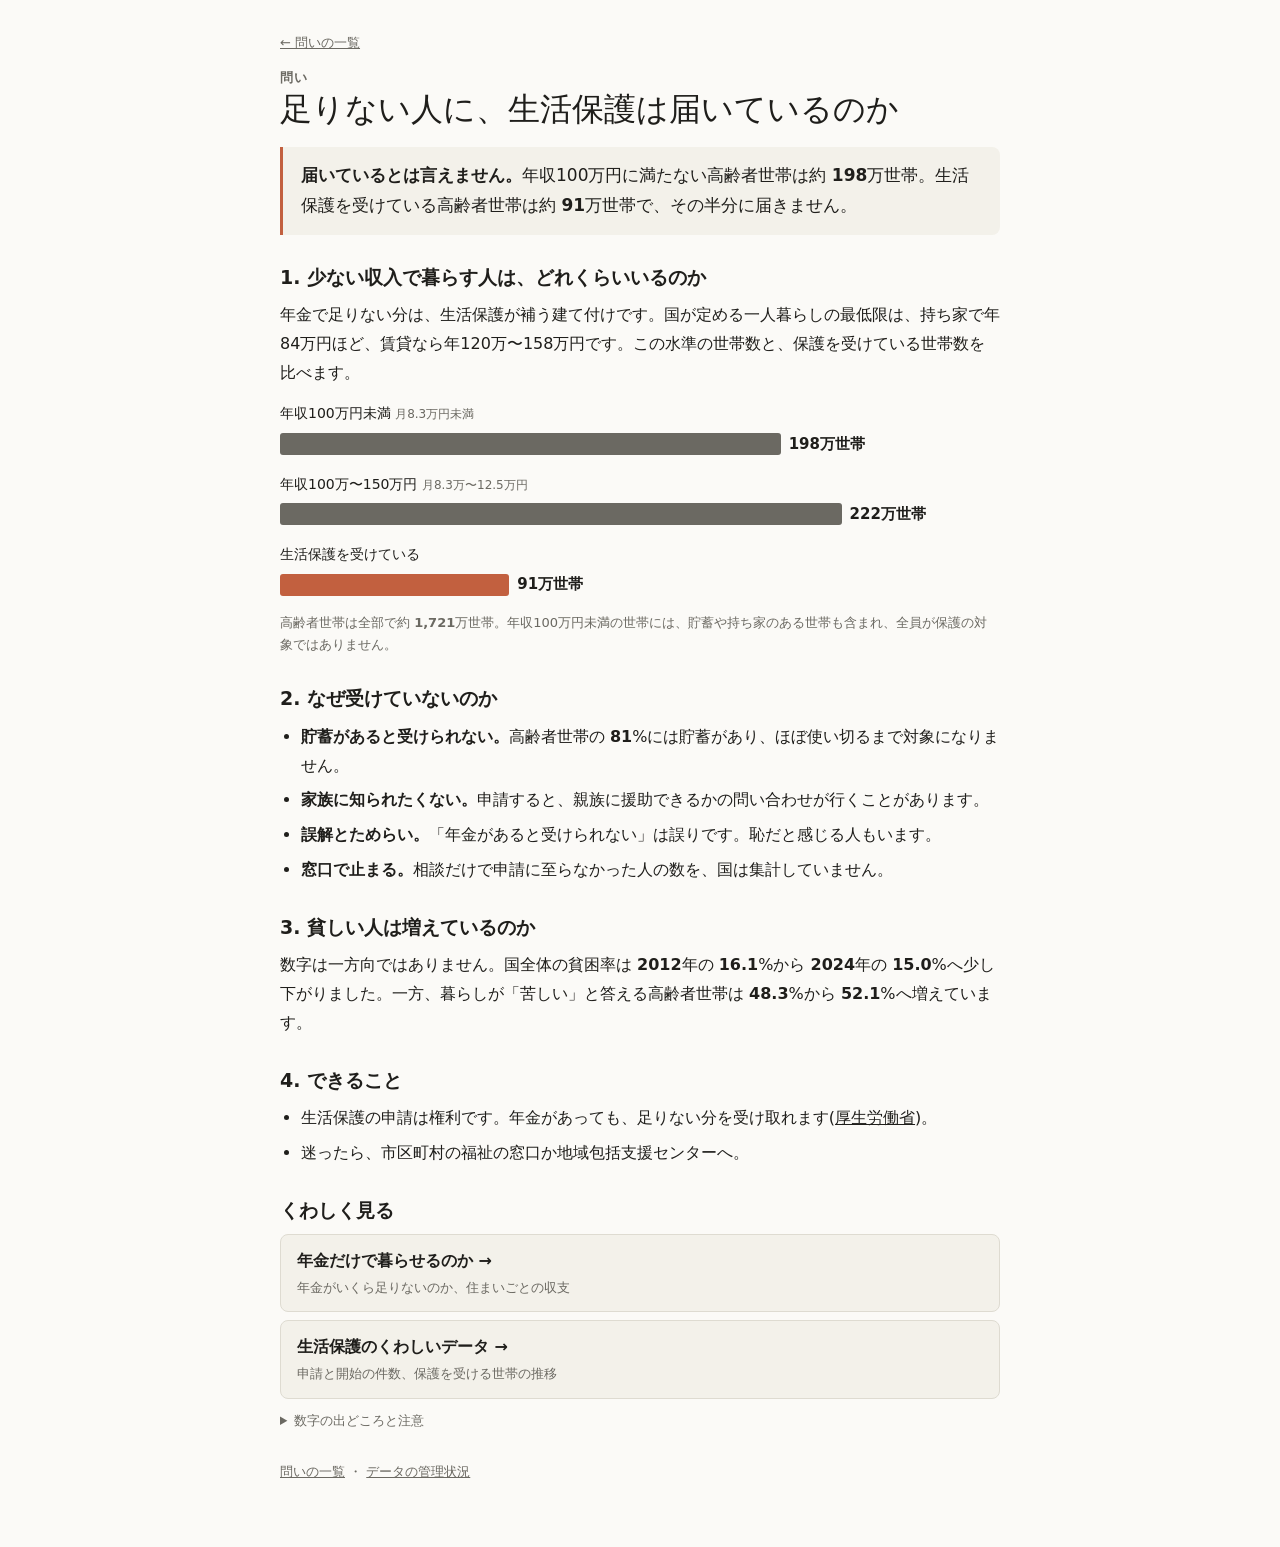
==== hogo/index.html @ 2b93b65d "2つ目の問い「足りない人に、生活保護は届いているのか」を追加 年収100万円未満の高齢者世帯数と、保護を受ける高齢者世帯数を比較。 受けていない理由、貧困の推移、できることを要約形式で。  Co-Au" ====
<!DOCTYPE html>
<html lang="ja">
<head>
<meta charset="utf-8">
<meta name="viewport" content="width=device-width, initial-scale=1">
<title>足りない人に、生活保護は届いているのか</title>
<meta name="description" content="少ない収入で暮らす高齢者世帯の数と、生活保護を受けている世帯の数を、公的統計で比べます。">
<link rel="stylesheet" href="../assets/base.css">
<style>
main{gap:28px}
.part{font-size:13px;font-weight:600;letter-spacing:.1em;color:var(--muted)}
.answer{margin-top:16px;border-left:3px solid var(--c0);background:var(--panel);border-radius:0 8px 8px 0;padding:14px 18px;font-size:17px;line-height:1.75}
section{display:flex;flex-direction:column;gap:10px}
.bars{display:flex;flex-direction:column;gap:14px;margin:4px 0}
.bars .row{display:flex;flex-direction:column;gap:4px}
.bars .name{font-size:14px}
.bars .name small{color:var(--muted);font-size:12px}
.bars .track{display:flex;align-items:center;gap:8px}
.bars .bar{height:22px;border-radius:3px;background:var(--muted);min-width:2px}
.bars .bar.hogo{background:var(--c0)}
.bars b{font-size:15px;white-space:nowrap;font-variant-numeric:tabular-nums}
ul.do{margin:0;padding-left:1.3em;display:flex;flex-direction:column;gap:6px}
.more{display:flex;flex-direction:column;gap:8px;margin:0;padding:0;list-style:none}
.more a{display:block;background:var(--panel);border:1px solid var(--line);border-radius:8px;padding:12px 16px;text-decoration:none}
.more a:hover{border-color:var(--c0)}
.more small{display:block;color:var(--muted);font-size:13px}
details summary{font-size:13px;color:var(--muted);cursor:pointer}
details ul{margin:8px 0 0;padding-left:1.3em;display:flex;flex-direction:column;gap:6px}
</style>
</head>
<body>
<main>
  <header>
    <nav class="muted"><a href="../">← 問いの一覧</a></nav>
    <p class="part">問い</p>
    <h1>足りない人に、生活保護は届いているのか</h1>
    <div class="answer"><strong>届いているとは言えません。</strong>年収100万円に満たない高齢者世帯は約 <b data-n="under100">—</b>万世帯。生活保護を受けている高齢者世帯は約 <b data-n="hogo">—</b>万世帯で、その半分に届きません。</div>
  </header>

  <section>
    <h2>1. 少ない収入で暮らす人は、どれくらいいるのか</h2>
    <p>年金で足りない分は、生活保護が補う建て付けです。国が定める一人暮らしの最低限は、持ち家で年84万円ほど、賃貸なら年120万〜158万円です。この水準の世帯数と、保護を受けている世帯数を比べます。</p>
    <div class="bars" id="bars" role="img" aria-label="高齢者世帯の数の比較"></div>
    <p class="muted">高齢者世帯は全部で約 <b data-n="all">—</b>万世帯。年収100万円未満の世帯には、貯蓄や持ち家のある世帯も含まれ、全員が保護の対象ではありません。</p>
  </section>

  <section>
    <h2>2. なぜ受けていないのか</h2>
    <ul class="do">
      <li><strong>貯蓄があると受けられない。</strong>高齢者世帯の <b data-n="savings">—</b>%には貯蓄があり、ほぼ使い切るまで対象になりません。</li>
      <li><strong>家族に知られたくない。</strong>申請すると、親族に援助できるかの問い合わせが行くことがあります。</li>
      <li><strong>誤解とためらい。</strong>「年金があると受けられない」は誤りです。恥だと感じる人もいます。</li>
      <li><strong>窓口で止まる。</strong>相談だけで申請に至らなかった人の数を、国は集計していません。</li>
    </ul>
  </section>

  <section>
    <h2>3. 貧しい人は増えているのか</h2>
    <p>数字は一方向ではありません。国全体の貧困率は <b data-n="pov0y">—</b>年の <b data-n="pov0">—</b>%から <b data-n="pov1y">—</b>年の <b data-n="pov1">—</b>%へ少し下がりました。一方、暮らしが「苦しい」と答える高齢者世帯は <b data-n="hard0">—</b>%から <b data-n="hard1">—</b>%へ増えています。</p>
  </section>

  <section>
    <h2>4. できること</h2>
    <ul class="do">
      <li>生活保護の申請は権利です。年金があっても、足りない分を受け取れます(<a href="https://www.mhlw.go.jp/stf/seisakunitsuite/bunya/hukushi_kaigo/seikatsuhogo/seikatsuhogopage.html">厚生労働省</a>)。</li>
      <li>迷ったら、市区町村の福祉の窓口か地域包括支援センターへ。</li>
    </ul>
  </section>

  <section>
    <h2>くわしく見る</h2>
    <ul class="more">
      <li><a href="../nenkin/"><strong>年金だけで暮らせるのか →</strong><small>年金がいくら足りないのか、住まいごとの収支</small></a></li>
      <li><a href="../nenkin/kuwashiku/#s5"><strong>生活保護のくわしいデータ →</strong><small>申請と開始の件数、保護を受ける世帯の推移</small></a></li>
    </ul>
    <details>
      <summary>数字の出どころと注意</summary>
      <ul class="muted">
        <li>収入の分布と世帯数: 厚生労働省「2024年 国民生活基礎調査」<a href="https://www.e-stat.go.jp/dbview?sid=0002137132">所得 第21表</a>。高齢者世帯の、2023年1年間の所得です。</li>
        <li>保護を受ける高齢者世帯: 厚生労働省「被保護者調査」2024年度の1か月平均(二次資料で確認)。</li>
        <li>貧困率、生活意識、貯蓄: 厚生労働省「<a href="https://www.mhlw.go.jp/toukei/saikin/hw/k-tyosa/k-tyosa25/dl/03.pdf">2025年 国民生活基礎調査の概況</a>」。貧困率は国民全体の値で、高齢者だけの値ではありません。</li>
        <li>年収100万円未満の世帯すべてが、保護の対象になるわけではありません。貯蓄や持ち家がある世帯、二人以上の世帯を含みます。保護を受けている世帯の一部も、この中に入っています。</li>
        <li>最低限の額は、68歳の一人暮らしの生活保護基準(生活扶助と住宅扶助の上限)を年額に直したものです。</li>
      </ul>
    </details>
  </section>

  <footer><a href="../">問いの一覧</a> ・ <a href="../kanri/">データの管理状況</a><span data-views="page" hidden> ・ 閲覧 <b></b>回</span></footer>
</main>
<script>
const load = (name) => fetch('../data/' + name + '.json').then((r) => { if (!r.ok) throw new Error(name); return r.json(); });
const man0 = (v) => Math.round(v / 1e4).toLocaleString('ja-JP');
Promise.all(['hogo_gap', 'hogo_rate'].map(load)).then(([gap, rate]) => {
  const year = rate.find((r) => r.year === gap.survey_year);
  const all = year.all_k * 1000, hogo = year.hogo;
  const share = (lo, hi) => gap.elderly_income_dist.filter((d) => d.lo >= lo && d.hi <= hi).reduce((s, d) => s + d.pct, 0) / 100;
  const under100 = all * share(0, 100), mid = all * share(100, 150);
  const rows = [
    ['年収100万円未満', '月8.3万円未満', under100, ''],
    ['年収100万〜150万円', '月8.3万〜12.5万円', mid, ''],
    ['生活保護を受けている', '', hogo, 'hogo']
  ];
  const max = Math.max(...rows.map((r) => r[2]));
  const mk = (tag, text, cls) => { const e = document.createElement(tag); if (text != null) e.textContent = text; if (cls) e.className = cls; return e; };
  document.getElementById('bars').replaceChildren(...rows.map(([name, sub, v, cls]) => {
    const row = mk('div', null, 'row'), label = mk('div', name + ' ', 'name');
    if (sub) label.append(mk('small', sub));
    const track = mk('div', null, 'track'), bar = mk('span', null, 'bar ' + cls);
    bar.style.width = (v / max * 78) + '%';
    track.append(bar, mk('b', man0(v) + '万世帯'));
    row.append(label, track);
    return row;
  }));
  document.getElementById('bars').setAttribute('aria-label', rows.map((r) => r[0] + ' ' + man0(r[2]) + '万世帯').join('、'));
  const p0 = gap.poverty[0], p1 = gap.poverty[gap.poverty.length - 1], h0 = gap.hard[0], h1 = gap.hard[gap.hard.length - 1];
  const n = {under100: man0(under100), hogo: man0(hogo), all: man0(all), savings: Math.round(gap.savings_have_pct),
    pov0y: p0.year, pov0: p0.rate.toFixed(1), pov1y: p1.year, pov1: p1.rate.toFixed(1), hard0: h0.pct.toFixed(1), hard1: h1.pct.toFixed(1)};
  document.querySelectorAll('[data-n]').forEach((e) => { e.textContent = n[e.dataset.n]; });
}).catch((e) => { console.error(e); document.getElementById('bars').textContent = 'データを読み込めませんでした。'; });
</script>
<script src="../assets/views.js"></script>
<script data-goatcounter="https://tsuki-sola.goatcounter.com/count" async src="//gc.zgo.at/count.js"></script>
</body>
</html>
---- assets/base.css ----
:root{--fg:#1f1e1b;--muted:#6b6962;--bg:#fbfaf7;--panel:#f3f1ea;--line:#dedbd1;--c0:#c2603f;--ok:#3d7a4a;--warn:#a8691b}
@media (prefers-color-scheme:dark){:root{--fg:#ecebe6;--muted:#a3a096;--bg:#1b1a18;--panel:#252421;--line:#3a3833;--c0:#e0825f;--ok:#7fbf8b;--warn:#d9a55a}}
*{box-sizing:border-box}
body{margin:0;background:var(--bg);color:var(--fg);font-family:"Hiragino Sans","Noto Sans JP","Yu Gothic UI",system-ui,sans-serif;font-size:16px;line-height:1.8}
main{max-width:760px;margin:0 auto;padding:32px 20px 64px;display:flex;flex-direction:column;gap:32px}
main.wide{max-width:1080px}
h1{font-family:"Hiragino Mincho ProN","Noto Serif JP","Yu Mincho",serif;font-weight:400;font-size:32px;line-height:1.3;margin:0}
h2{font-size:19px;font-weight:600;line-height:1.5;margin:0}
p{margin:0}
a{color:inherit}
.lead{font-size:17px;margin-top:12px}
.muted{color:var(--muted);font-size:13px;line-height:1.7}
nav{margin-bottom:12px}
footer{font-size:13px;color:var(--muted)}
.list{display:flex;flex-direction:column;gap:12px;margin:0;padding:0;list-style:none}
.item{display:block;background:var(--panel);border:1px solid var(--line);border-radius:8px;padding:18px 20px;text-decoration:none}
.item:hover{border-color:var(--c0)}
.item h2{font-family:"Hiragino Mincho ProN","Noto Serif JP","Yu Mincho",serif;font-weight:400;font-size:22px}
.item p{margin-top:6px}
.scroll{overflow-x:auto}
table{border-collapse:collapse;width:100%;font-size:14px;line-height:1.6}
th,td{text-align:left;vertical-align:top;padding:10px 12px;border-bottom:1px solid var(--line)}
th{font-weight:600;color:var(--muted);font-size:13px;white-space:nowrap}
td.nowrap{white-space:nowrap}
.tag{display:inline-block;font-size:12px;border:1px solid currentColor;border-radius:4px;padding:0 6px;line-height:1.6}
.tag.auto{color:var(--ok)}
.tag.manual{color:var(--warn)}
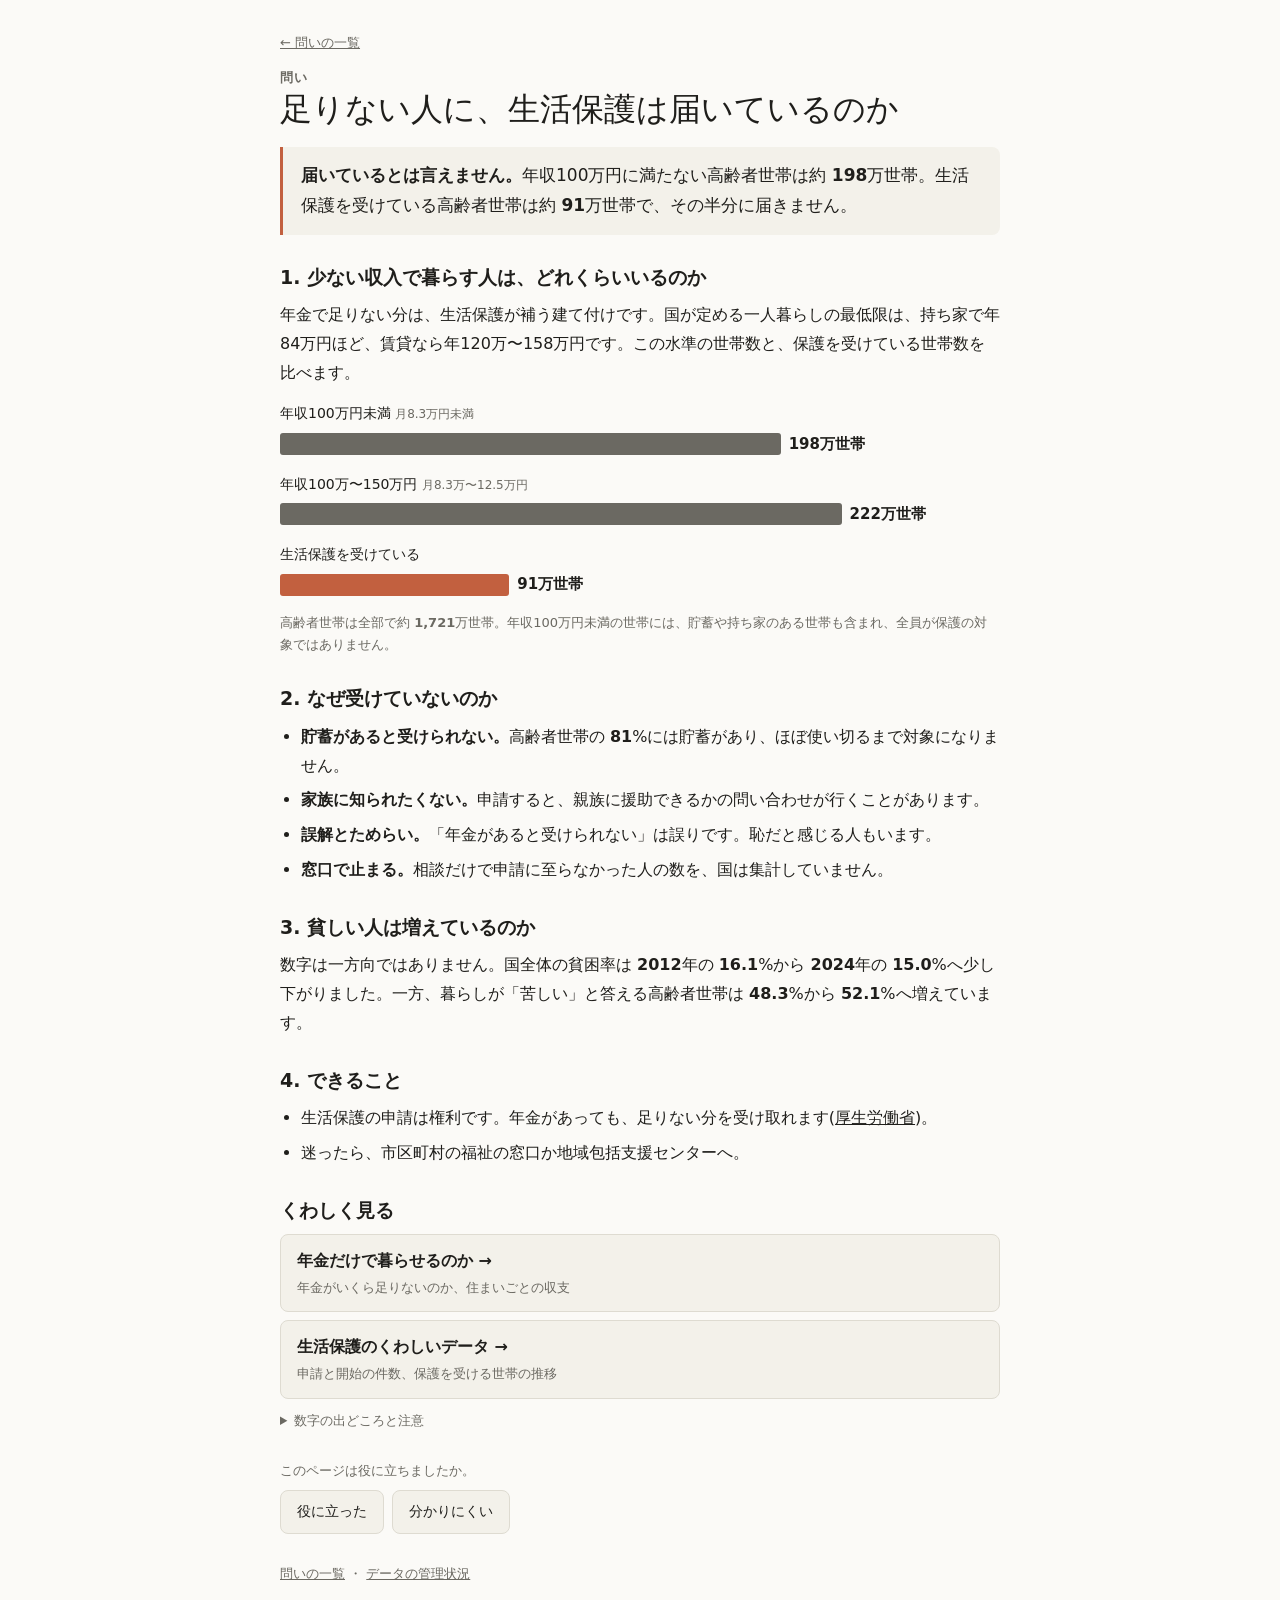
==== commit fd0b417c: "問いのページに反応ボタン(役に立った/分かりにくい)を追加 - assets/reaction.js: 押された回数を GoatCounter のイベントで数える。件数は公開ページに出さない - 管理" ====
--- a/hogo/index.html
+++ b/hogo/index.html
@@ -85,7 +85,9 @@
     </details>
   </section>
 
-  <footer><a href="../">問いの一覧</a> ・ <a href="../kanri/">データの管理状況</a><span data-views="page" hidden> ・ 閲覧 <b></b>回</span></footer>
+  <section data-reaction hidden></section>
+
+  <footer><a href="../">問いの一覧</a> ・ <a href="../kanri/">データの管理状況</a><span data-views="page" hidden> ・ 閲覧 <b data-views-n></b>回</span></footer>
 </main>
 <script>
 const load = (name) => fetch('../data/' + name + '.json').then((r) => { if (!r.ok) throw new Error(name); return r.json(); });
@@ -118,6 +120,7 @@
   document.querySelectorAll('[data-n]').forEach((e) => { e.textContent = n[e.dataset.n]; });
 }).catch((e) => { console.error(e); document.getElementById('bars').textContent = 'データを読み込めませんでした。'; });
 </script>
+<script src="../assets/reaction.js"></script>
 <script src="../assets/views.js"></script>
 <script data-goatcounter="https://tsuki-sola.goatcounter.com/count" async src="//gc.zgo.at/count.js"></script>
 </body>
--- a/assets/base.css
+++ b/assets/base.css
@@ -25,3 +25,8 @@
 .tag{display:inline-block;font-size:12px;border:1px solid currentColor;border-radius:4px;padding:0 6px;line-height:1.6}
 .tag.auto{color:var(--ok)}
 .tag.manual{color:var(--warn)}
+.reaction{display:flex;flex-direction:column;gap:8px}
+.reaction-row{display:flex;flex-wrap:wrap;gap:8px}
+.reaction button{font:inherit;font-size:14px;color:inherit;background:var(--panel);border:1px solid var(--line);border-radius:8px;padding:8px 16px;min-height:44px;cursor:pointer}
+.reaction button:hover{border-color:var(--c0)}
+.reaction button:focus-visible{outline:2px solid var(--c0);outline-offset:2px}
